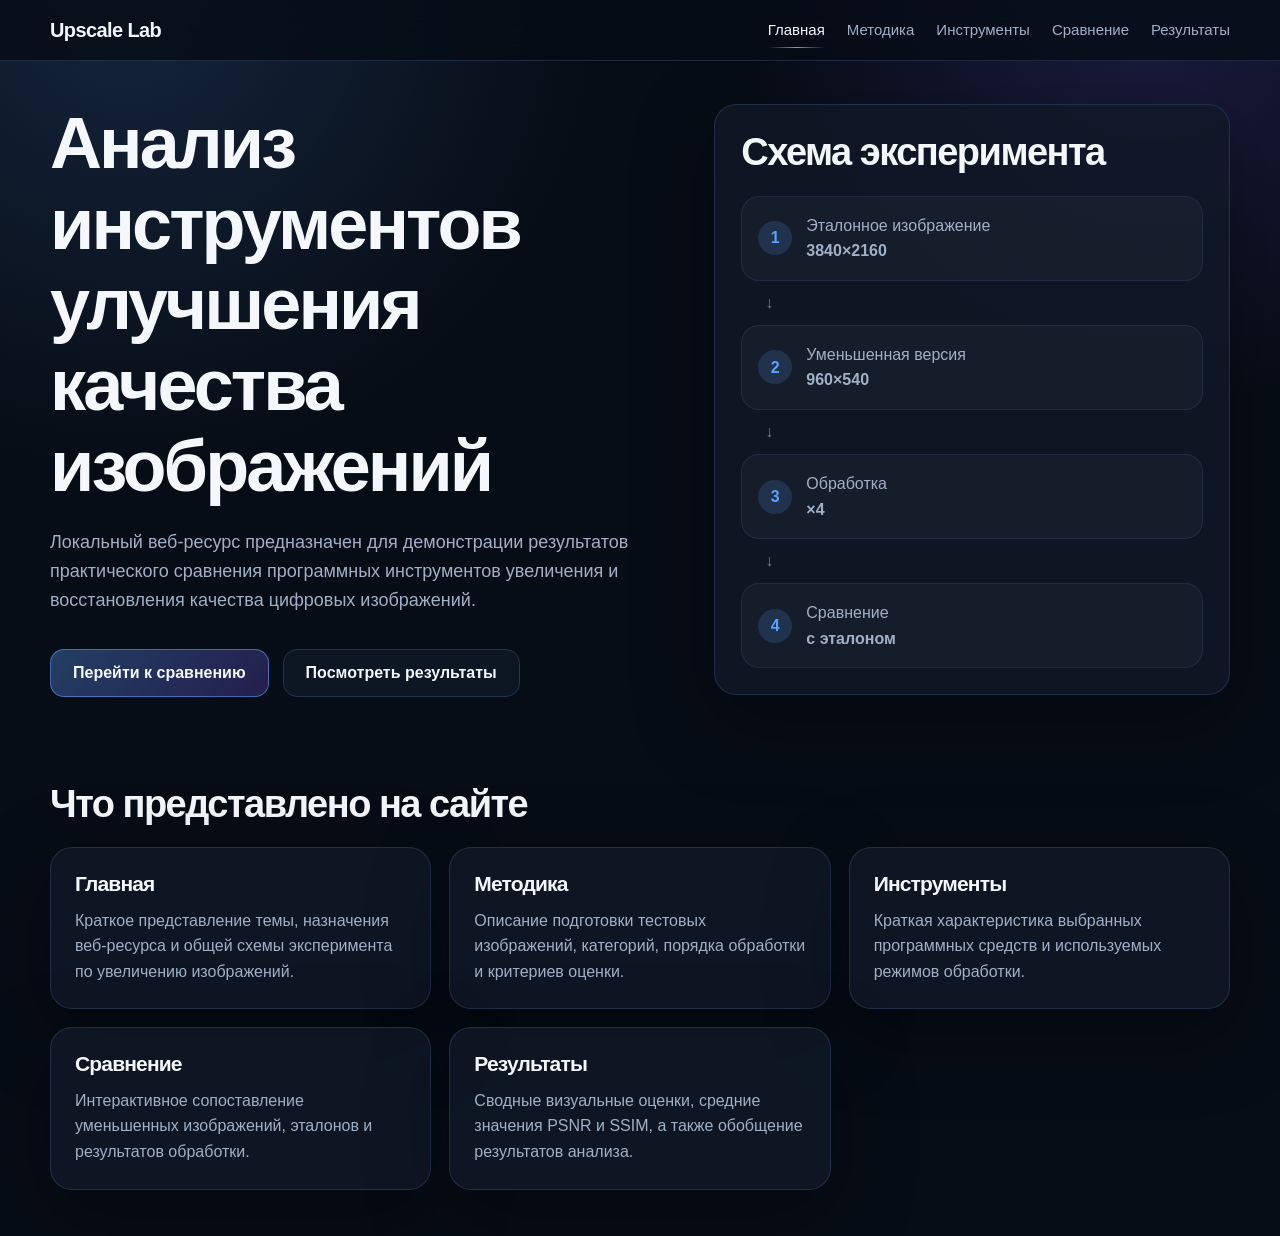
==== index.html @ bac107ca "Initial site version" ====
<!DOCTYPE html>
<html lang="ru">
<head>
  <meta charset="UTF-8">
  <meta name="viewport" content="width=device-width, initial-scale=1.0">
  <title>Upscale Lab - Главная</title>
  <link rel="stylesheet" href="css/style.css">
</head>
<body>
<header class="site-header">
  <div class="container header-inner">
    <a href="index.html" class="logo">Upscale Lab</a>
    <nav class="nav">
      <a href="index.html" class="active">Главная</a>
      <a href="methodology.html">Методика</a>
      <a href="tools.html">Инструменты</a>
      <a href="compare.html">Сравнение</a>
      <a href="results.html">Результаты</a>
    </nav>
  </div>
</header>

<main>
  <section class="hero">
    <div class="container hero-grid">
      <div class="hero-content">
        <h1>Анализ инструментов улучшения качества изображений</h1>
        <p>
          Локальный веб-ресурс предназначен для демонстрации результатов практического сравнения
          программных инструментов увеличения и восстановления качества цифровых изображений.
        </p>

        <div class="hero-actions">
          <a href="compare.html" class="btn primary">Перейти к сравнению</a>
          <a href="results.html" class="btn secondary">Посмотреть результаты</a>
        </div>
      </div>

      <div class="hero-card">
        <h2>Схема эксперимента</h2>
        <div class="pipeline">
          <div class="pipeline-item">
            <span>1</span>
            <p>Эталонное изображение<br><b>3840×2160</b></p>
          </div>
          <div class="pipeline-arrow">↓</div>
          <div class="pipeline-item">
            <span>2</span>
            <p>Уменьшенная версия<br><b>960×540</b></p>
          </div>
          <div class="pipeline-arrow">↓</div>
          <div class="pipeline-item">
            <span>3</span>
            <p>Обработка<br><b>×4</b></p>
          </div>
          <div class="pipeline-arrow">↓</div>
          <div class="pipeline-item">
            <span>4</span>
            <p>Сравнение<br><b>с эталоном</b></p>
          </div>
        </div>
      </div>
    </div>
  </section>

  <section class="section">
    <div class="container">
      <div class="section-heading">
        <h2>Что представлено на сайте</h2>
      </div>

      <div class="cards three">
        <a href="index.html" class="card">
          <h3>Главная</h3>
          <p>Краткое представление темы, назначения веб-ресурса и общей схемы эксперимента по увеличению изображений.</p>
        </a>

        <a href="methodology.html" class="card">
          <h3>Методика</h3>
          <p>Описание подготовки тестовых изображений, категорий, порядка обработки и критериев оценки.</p>
        </a>

        <a href="tools.html" class="card">
          <h3>Инструменты</h3>
          <p>Краткая характеристика выбранных программных средств и используемых режимов обработки.</p>
        </a>

        <a href="compare.html" class="card">
          <h3>Сравнение</h3>
          <p>Интерактивное сопоставление уменьшенных изображений, эталонов и результатов обработки.</p>
        </a>

        <a href="results.html" class="card">
          <h3>Результаты</h3>
          <p>Сводные визуальные оценки, средние значения PSNR и SSIM, а также обобщение результатов анализа.</p>
        </a>

      </div>
    </div>
  </section>
</main>
</body>
</html>
---- css/style.css ----
﻿:root {
  --bg: #070d16;
  --bg-2: #0c1422;
  --panel: #101928;
  --panel-2: #131f31;
  --border: #24344d;
  --text: #f4f7fb;
  --muted: #9fb0c7;
  --muted-2: #6f819b;
  --accent: #5ea0ff;
  --accent-2: #7c5cff;
  --danger: #ff6b6b;
  --radius: 22px;
  --shadow: 0 24px 80px rgba(0, 0, 0, 0.35);
}

* {
  box-sizing: border-box;
}

html {
  scroll-behavior: smooth;
  min-height: 100%;
  background: var(--bg);
  overflow-y: scroll;
}

body {
  margin: 0;
  min-height: 100vh;
  font-family: Inter, Arial, sans-serif;
  background:
    radial-gradient(circle at 10% 0%, rgba(94, 160, 255, 0.16), transparent 32%) no-repeat,
    radial-gradient(circle at 90% 0%, rgba(124, 92, 255, 0.18), transparent 28%) no-repeat,
    var(--bg);
  background-attachment: fixed;
  color: var(--text);
  line-height: 1.6;
}

a {
  color: inherit;
  text-decoration: none;
}

button,
select,
input {
  font: inherit;
}

button:focus-visible,
select:focus-visible,
input:focus-visible,
a:focus-visible {
  outline: 2px solid rgba(94, 160, 255, 0.75);
  outline-offset: 3px;
}

p {
  margin: 0;
  color: var(--muted);
}

.container {
  width: min(1180px, calc(100% - 40px));
  margin: 0 auto;
}

.narrow {
  width: min(880px, calc(100% - 40px));
}

.site-header {
  position: sticky;
  top: 0;
  z-index: 50;
  background: rgba(7, 13, 22, 0.82);
  backdrop-filter: blur(18px);
  border-bottom: 1px solid rgba(36, 52, 77, 0.8);
}

.header-inner {
  height: 60px;
  display: flex;
  align-items: center;
  justify-content: space-between;
}

.logo {
  font-weight: 800;
  letter-spacing: -0.03em;
  font-size: 20px;
}

.nav {
  display: flex;
  gap: 22px;
  align-items: center;
  color: var(--muted);
  font-size: 15px;
}

.nav a {
  position: relative;
  padding: 8px 0;
  transition: color 0.2s ease;
}

.nav a:hover,
.nav a.active {
  color: var(--text);
}

.nav a::after {
  content: "";
  position: absolute;
  left: 0;
  right: 0;
  bottom: 2px;
  height: 1px;
  background: linear-gradient(90deg, transparent, var(--accent), transparent);
  opacity: 0;
  transform: scaleX(0.45);
  transition: opacity 0.2s ease, transform 0.2s ease;
}

.nav a:hover::after,
.nav a.active::after {
  opacity: 1;
  transform: scaleX(1);
}

.hero {
  padding: 42px 0 40px;
}

.hero-grid {
  display: grid;
  grid-template-columns: 1.1fr 0.9fr;
  gap: 34px;
  align-items: center;
}

.eyebrow {
  display: inline-block;
  margin-bottom: 14px;
  color: var(--accent);
  font-size: 14px;
  font-weight: 700;
  letter-spacing: 0.04em;
}

h1,
h2,
h3 {
  margin: 0;
  line-height: 1.12;
  letter-spacing: -0.04em;
}

h1 {
  font-size: clamp(40px, 6vw, 72px);
  max-width: 880px;
}

h2 {
  font-size: clamp(26px, 3vw, 38px);
}

h3 {
  font-size: 21px;
}

.hero-content p {
  margin-top: 22px;
  max-width: 760px;
  font-size: 18px;
}

.hero-actions {
  display: flex;
  gap: 14px;
  margin-top: 34px;
}

.btn {
  display: inline-flex;
  align-items: center;
  justify-content: center;
  min-height: 48px;
  padding: 0 22px;
  border-radius: 14px;
  border: 1px solid var(--border);
  font-weight: 700;
  transition: transform 0.2s ease, border-color 0.2s ease, background 0.2s ease;
}

.btn:hover {
  transform: translateY(-2px);
  border-color: var(--accent);
}

.btn.primary {
  background: linear-gradient(135deg, rgba(94, 160, 255, 0.34), rgba(124, 92, 255, 0.24));
  border-color: rgba(94, 160, 255, 0.55);
}

.btn.secondary {
  background: rgba(16, 25, 40, 0.8);
}

.hero-card,
.card,
.content-card,
.compare-panel,
.compare-stage,
.tool-card {
  background: rgba(16, 25, 40, 0.82);
  border: 1px solid rgba(36, 52, 77, 0.9);
  border-radius: var(--radius);
  box-shadow: var(--shadow);
}

.hero-card {
  padding: 26px;
}

.pipeline {
  display: grid;
  gap: 14px;
  margin-top: 22px;
}

.pipeline-item {
  display: flex;
  align-items: center;
  gap: 14px;
  padding: 16px;
  background: rgba(255, 255, 255, 0.03);
  border: 1px solid rgba(36, 52, 77, 0.7);
  border-radius: 18px;
}

.pipeline-item span {
  width: 34px;
  height: 34px;
  display: grid;
  place-items: center;
  border-radius: 50%;
  background: rgba(94, 160, 255, 0.16);
  color: var(--accent);
  font-weight: 800;
}

.pipeline-arrow {
  color: var(--muted-2);
  padding-left: 24px;
  line-height: 1;
}

.section {
  padding: 46px 0;
}

.section.compact {
  padding: 30px 0;
}

.section-heading {
  margin-bottom: 22px;
}

.section-heading h2 {
  margin-top: 0;
}

.metric-note {
  max-width: 980px;
  margin-top: 10px;
  color: var(--muted);
  font-size: 15px;
  line-height: 1.55;
}

.cards {
  display: grid;
  gap: 18px;
}

.cards.three {
  grid-template-columns: repeat(3, 1fr);
}

.card {
  display: block;
  padding: 24px;
  transition: transform 0.2s ease, border-color 0.2s ease, background 0.2s ease;
}

a.card:hover,
a.card:focus-visible {
  transform: translateY(-3px);
  border-color: rgba(94, 160, 255, 0.55);
  background: rgba(19, 31, 49, 0.9);
}

.card h3 {
  margin-bottom: 12px;
}

.card.highlight {
  border-color: rgba(94, 160, 255, 0.35);
}

.page {
  padding: 28px 0 56px;
}

.page-title {
  margin-bottom: 5px;
}

.page-title p {
  margin-top: 18px;
  max-width: 860px;
  font-size: 18px;
}

.help-tooltip {
  position: relative;
  display: inline-flex;
  align-items: center;
  gap: 8px;
  color: var(--muted);
  font-size: 18px;
  font-weight: 500;
}

.help-icon {
  width: 24px;
  height: 24px;
  display: inline-grid;
  place-items: center;
  border: 1px solid rgba(94, 160, 255, 0.75);
  border-radius: 50%;
  color: var(--accent);
  font-size: 14px;
  line-height: 1;
}

.help-bubble {
  position: absolute;
  left: 50%;
  bottom: calc(100% + 12px);
  z-index: 20;
  width: min(420px, calc(100vw - 48px));
  padding: 14px 16px;
  color: var(--muted);
  background: rgba(16, 25, 40, 0.96);
  border: 1px solid rgba(36, 52, 77, 0.9);
  border-radius: 16px;
  box-shadow: var(--shadow);
  font-weight: 500;
  line-height: 1.55;
  opacity: 0;
  pointer-events: none;
  transform: translate(-50%, 8px);
  transition: opacity 0.2s ease, transform 0.2s ease;
}

.help-bubble::after {
  content: "";
  position: absolute;
  left: 50%;
  top: 100%;
  width: 12px;
  height: 12px;
  background: rgba(16, 25, 40, 0.96);
  border-right: 1px solid rgba(36, 52, 77, 0.9);
  border-bottom: 1px solid rgba(36, 52, 77, 0.9);
  transform: translate(-50%, -6px) rotate(45deg);
}

.help-tooltip:hover .help-bubble,
.help-tooltip:focus-within .help-bubble {
  opacity: 1;
  transform: translate(-50%, 0);
}

.method-grid {
  display: grid;
  grid-template-columns: repeat(2, 1fr);
  gap: 18px;
  margin-top: 18px;
}

.category-list {
  display: grid;
  gap: 14px;
}

.category-item {
  padding: 20px 22px;
  background: rgba(16, 25, 40, 0.78);
  border: 1px solid var(--border);
  border-radius: 18px;
}

.category-item h3 {
  margin-bottom: 8px;
}

.tools-container {
  width: min(1440px, calc(100% - 40px));
}

.tool-list {
  display: grid;
  gap: 22px;
}

.tool-entry {
  display: grid;
  grid-template-columns: 160px minmax(0, 1fr);
  gap: 24px;
  align-items: center;
}

.tool-logo {
  display: grid;
  place-items: center;
  width: 136px;
  height: 136px;
  justify-self: center;
  border: 1px solid rgba(36, 52, 77, 0.9);
  border-radius: 30px;
  background: rgba(16, 25, 40, 0.6);
  box-shadow: var(--shadow);
  transition: transform 0.2s ease, border-color 0.2s ease, background 0.2s ease;
}

.tool-logo:hover,
.tool-logo:focus-visible {
  transform: translateY(-3px);
  border-color: rgba(94, 160, 255, 0.65);
  background: rgba(19, 31, 49, 0.9);
}

.tool-logo img {
  width: 120px;
  height: 120px;
  display: block;
}

.tool-card {
  display: grid;
  grid-template-columns: minmax(0, 1fr) minmax(360px, 0.9fr);
  gap: 32px;
  padding: 30px;
}

.tool-card p {
  margin-top: 12px;
}

.tool-link {
  display: inline-flex;
  align-items: center;
  margin-top: 16px;
  color: var(--accent);
  font-weight: 700;
  border-bottom: 1px solid rgba(94, 160, 255, 0.45);
  transition: color 0.2s ease, border-color 0.2s ease;
}

.tool-link:hover,
.tool-link:focus-visible {
  color: var(--text);
  border-color: var(--text);
}

.tool-card ul {
  margin: 0;
  padding-left: 20px;
  color: var(--muted);
}

.tool-card li + li {
  margin-top: 8px;
}

.tool-label {
  display: inline-flex;
  margin-bottom: 12px;
  color: var(--accent);
  font-size: 14px;
  font-weight: 700;
}

.compare-container {
  width: min(1920px, calc(100% - 32px));
}

.compare-container .page-title {
  margin-bottom: -5px;
}

.compare-container .page-title h1 {
  max-width: 880px;
}

.compare-container .page-title p {
  margin-top: 14px;
}

.compare-topbar {
  display: grid;
  grid-template-columns: 300px minmax(0, 1fr) 300px;
  gap: 22px;
  align-items: center;
  margin: -12px 0 18px;
}

.compare-topbar .help-tooltip {
  grid-column: 2;
  justify-self: end;
}

.compare-layout {
  display: grid;
  grid-template-columns: 300px minmax(0, 1fr) 300px;
  gap: 22px;
  align-items: start;
}

.compare-panel {
  padding: 16px;
}

.image-browser {
  display: grid;
  gap: 16px;
  margin-bottom: 22px;
}

.image-group h3 {
  margin: 0 0 10px;
  color: var(--text);
  font-size: 16px;
  letter-spacing: 0;
}

.image-thumb-grid {
  display: grid;
  grid-template-columns: repeat(3, minmax(0, 1fr));
  gap: 8px;
}

.image-thumb {
  display: block;
  padding: 0;
  color: var(--muted);
  background: transparent;
  border: 1px solid rgba(36, 52, 77, 0.8);
  border-radius: 12px;
  cursor: pointer;
  text-align: left;
  transition: transform 0.2s ease, border-color 0.2s ease, background 0.2s ease;
}

.image-thumb:hover,
.image-thumb:focus-visible,
.image-thumb.active {
  transform: translateY(-2px);
  border-color: rgba(94, 160, 255, 0.75);
  background: transparent;
}

.image-thumb img {
  width: 100%;
  aspect-ratio: 16 / 9;
  object-fit: cover;
  border-radius: 11px;
  background: #030812;
  display: block;
}

.compare-panel label {
  display: block;
  margin: 16px 0 8px;
  color: var(--muted);
  font-size: 14px;
}

.compare-panel label:first-child {
  margin-top: 0;
}

select {
  width: 100%;
  min-height: 46px;
  padding: 0 14px;
  color: var(--text);
  background: #0b1220;
  border: 1px solid var(--border);
  border-radius: 14px;
  outline: none;
}

select:focus {
  border-color: var(--accent);
}

.info-box {
  margin-top: 18px;
  padding: 16px;
  background: rgba(255, 255, 255, 0.03);
  border: 1px solid rgba(36, 52, 77, 0.75);
  border-radius: 16px;
}

.info-box span {
  display: block;
  margin-bottom: 8px;
  color: var(--text);
  font-weight: 700;
}

.info-box.small p {
  font-size: 14px;
  white-space: pre-line;
}

.left-tool-picker {
  margin-top: 18px;
}

[hidden] {
  display: none !important;
}

.tool-panel {
  grid-column: 3;
  grid-row: 1;
  display: grid;
  gap: 14px;
}

.tool-browser h3 {
  margin: 0 0 12px;
  color: var(--text);
  font-size: 16px;
  letter-spacing: 0;
}

.tool-choice-list {
  display: grid;
  gap: 10px;
}

.tool-choice {
  display: grid;
  grid-template-columns: 40px minmax(0, 1fr);
  gap: 12px;
  align-items: center;
  width: 100%;
  min-height: 62px;
  padding: 10px;
  color: var(--text);
  text-align: left;
  background: rgba(255, 255, 255, 0.03);
  border: 1px solid rgba(36, 52, 77, 0.8);
  border-radius: 14px;
  cursor: pointer;
  transition: transform 0.2s ease, border-color 0.2s ease, background 0.2s ease;
}

.tool-choice:hover,
.tool-choice:focus-visible,
.tool-choice.active {
  transform: translateY(-2px);
  border-color: rgba(94, 160, 255, 0.75);
  background: rgba(94, 160, 255, 0.1);
}

.tool-choice img {
  width: 40px;
  height: 40px;
  object-fit: contain;
  border-radius: 10px;
}

.tool-choice span {
  font: inherit;
  font-size: 14px;
  font-weight: 600;
  line-height: 1.25;
  overflow-wrap: anywhere;
}

.compare-stage {
  grid-column: 2;
  position: relative;
  padding: 16px;
}

.compare-header {
  position: relative;
  display: flex;
  align-items: center;
  justify-content: space-between;
  gap: 12px;
  margin-bottom: 12px;
  color: var(--muted);
  font-size: 14px;
}

.compare-header span {
  width: fit-content;
  padding: 8px 12px;
  border: 1px solid var(--border);
  border-radius: 999px;
  background: rgba(255, 255, 255, 0.03);
  overflow-wrap: anywhere;
}

.compare-header span:last-child {
  justify-self: end;
}

.zoom-control {
  position: absolute;
  left: 50%;
  display: grid;
  grid-template-columns: 18px minmax(0, 1fr) 18px;
  align-items: center;
  column-gap: 7px;
  width: 226px;
  height: 34px;
  padding: 0 12px;
  border: 1px solid rgba(36, 52, 77, 0.9);
  border-radius: 999px;
  background: rgba(3, 8, 18, 0.55);
  transform: translateX(-50%);
}

.zoom-icon {
  width: 18px;
  height: 18px;
  fill: none;
  stroke: var(--accent);
  stroke-width: 2;
  stroke-linecap: round;
  stroke-linejoin: round;
}

.zoom-control input {
  width: 100%;
  height: 16px;
  margin-left: 0px;
  margin-right: 0;
  appearance: none;
  background: transparent;
  cursor: pointer;
}

.zoom-control input::-webkit-slider-runnable-track {
  height: 4px;
  border-radius: 999px;
  background: rgba(94, 160, 255, 0.45);
}

.zoom-control input::-webkit-slider-thumb {
  width: 16px;
  height: 16px;
  margin-top: -6px;
  appearance: none;
  border: 2px solid rgba(244, 247, 251, 0.95);
  border-radius: 50%;
  background: var(--accent);
}

.zoom-control input::-moz-range-track {
  height: 4px;
  border-radius: 999px;
  background: rgba(94, 160, 255, 0.45);
}

.zoom-control input::-moz-range-thumb {
  width: 14px;
  height: 14px;
  border: 2px solid rgba(244, 247, 251, 0.95);
  border-radius: 50%;
  background: var(--accent);
}

.compare-actions {
  position: absolute;
  right: 14px;
  bottom: -36px;
  z-index: 3;
  display: flex;
  justify-content: flex-end;
  margin: 0;
  padding: 0;
}

.reset-button {
  display: inline-flex;
  align-items: center;
  gap: 8px;
  padding: 0;
  border: 0;
  background: transparent;
  color: var(--muted);
  font: inherit;
  font-size: 16px;
  font-weight: 500;
  cursor: pointer;
  transition: color 0.2s ease;
}

.reset-button:hover,
.reset-button:focus-visible {
  color: var(--text);
}

.reset-button svg {
  width: 24px;
  height: 24px;
  fill: none;
  stroke: var(--accent);
  stroke-width: 1;
  stroke-linecap: round;
  stroke-linejoin: round;
}

.image-compare {
  --slider-position: 50%;
  --compare-zoom: 1;
  --pan-x: 0px;
  --pan-y: 0px;
  position: relative;
  overflow: hidden;
  width: 100%;
  aspect-ratio: 16 / 9;
  min-height: 720px;
  border-radius: 18px;
  background: #030812;
  border: 1px solid var(--border);
  user-select: none;
  touch-action: none;
  cursor: grab;
}

.image-compare.is-sliding {
  cursor: ew-resize;
}

.image-compare.is-panning {
  cursor: grabbing;
}

.compare-img {
  position: absolute;
  top: 50%;
  left: 50%;
  width: calc(100% * var(--compare-zoom));
  height: calc(100% * var(--compare-zoom));
  object-fit: cover;
  background: #030812;
  pointer-events: none;
  transform: translate(calc(-50% + var(--pan-x)), calc(-50% + var(--pan-y)));
}

.overview-section {
  margin-top: 70px;
}

.overview-heading {
  max-width: 920px;
  margin-bottom: 18px;
}

.overview-heading h2 {
  font-size: clamp(30px, 3.4vw, 46px);
}

.overview-heading p {
  margin-top: 10px;
  font-size: 17px;
}

.overview-grid {
  --compare-zoom: 1;
  --pan-x: 0px;
  --pan-y: 0px;
  display: grid;
  grid-template-columns: repeat(4, minmax(0, 1fr));
  gap: 14px;
}

.overview-card {
  overflow: hidden;
  background: rgba(16, 25, 40, 0.82);
  border: 1px solid rgba(36, 52, 77, 0.9);
  border-radius: var(--radius);
  box-shadow: var(--shadow);
}

.overview-card h3 {
  padding: 10px 12px 9px;
  color: var(--text);
  font-size: 14px;
  letter-spacing: 0;
}

.overview-image {
  position: relative;
  overflow: hidden;
  width: 100%;
  aspect-ratio: 16 / 9;
  min-height: 190px;
  background: #030812;
  border-top: 1px solid rgba(36, 52, 77, 0.9);
  cursor: grab;
  user-select: none;
  touch-action: none;
}

.overview-image.is-panning {
  cursor: grabbing;
}

.overview-image img {
  position: absolute;
  top: 50%;
  left: 50%;
  width: calc(100% * var(--compare-zoom));
  height: calc(100% * var(--compare-zoom));
  object-fit: cover;
  pointer-events: none;
  transform: translate(calc(-50% + var(--pan-x)), calc(-50% + var(--pan-y)));
}

.compare-left {
  position: absolute;
  inset: 0;
  width: 100%;
  overflow: hidden;
  clip-path: inset(0 calc(100% - var(--slider-position)) 0 0);
}

.compare-handle {
  --handle-size: 42px;
  --handle-gap: 0px;
  position: absolute;
  top: 0;
  bottom: 0;
  left: var(--slider-position);
  width: 0;
  pointer-events: none;
}

.compare-handle::before {
  content: "";
  position: absolute;
  top: 0;
  bottom: 0;
  left: 50%;
  width: 3px;
  background:
    linear-gradient(
      to bottom,
      var(--accent) 0,
      var(--accent) calc(50% - (var(--handle-size) / 2) - var(--handle-gap)),
      transparent calc(50% - (var(--handle-size) / 2) - var(--handle-gap)),
      transparent calc(50% + (var(--handle-size) / 2) + var(--handle-gap)),
      var(--accent) calc(50% + (var(--handle-size) / 2) + var(--handle-gap)),
      var(--accent) 100%
    );
  transform: translateX(-50%);
}

.compare-handle span {
  position: absolute;
  top: 50%;
  left: 50%;
  width: var(--handle-size);
  height: var(--handle-size);
  border-radius: 50%;
  background: rgba(7, 13, 22, 0.9);
  border: 1px solid rgba(94, 160, 255, 0.8);
  box-shadow: 0 0 0 8px rgba(94, 160, 255, 0.12);
  transform: translate(-50%, -50%);
}

.compare-handle span::before {
  content: "↔";
  display: grid;
  place-items: center;
  width: 100%;
  height: 100%;
  color: var(--text);
  font-size: 18px;
}

.table-wrap {
  overflow-x: auto;
  border: 1px solid var(--border);
  border-radius: 18px;
  background: rgba(16, 25, 40, 0.76);
}

table {
  width: 100%;
  border-collapse: collapse;
  min-width: 760px;
}

th,
td {
  padding: 15px 16px;
  border-bottom: 1px solid rgba(36, 52, 77, 0.8);
  text-align: left;
}

td:not(:first-child),
th:not(:first-child) {
  text-align: center;
}

th {
  color: var(--text);
  background: rgba(255, 255, 255, 0.04);
  font-size: 14px;
}

tbody tr:hover {
  background: rgba(94, 160, 255, 0.06);
}

td {
  color: var(--muted);
}

.total-row td {
  color: var(--text);
  font-weight: 800;
}

.content-card {
  padding: 30px;
}

.content-card h2 {
  margin-top: 26px;
  margin-bottom: 12px;
  font-size: 28px;
}

.content-card h2:first-child {
  margin-top: 0;
}

@media (max-width: 980px) {
  .hero-grid,
  .compare-layout,
  .tool-entry,
  .tool-card,
  .method-grid,
  .cards.three {
    grid-template-columns: 1fr;
  }

  .tool-logo {
    justify-self: start;
  }

  .overview-grid {
    grid-template-columns: repeat(2, minmax(0, 1fr));
  }

  .overview-image {
    min-height: 210px;
  }

  .compare-stage,
  .compare-actions,
  .tool-panel {
    grid-column: auto;
    grid-row: auto;
  }

  .header-inner {
    height: auto;
    padding: 10px 0;
    align-items: flex-start;
    gap: 16px;
    flex-direction: column;
  }

  .nav {
    flex-wrap: wrap;
    gap: 12px 18px;
  }

  .image-compare {
    min-height: 420px;
  }
}

@media (max-width: 560px) {
  .container,
  .narrow {
    width: min(100% - 24px, 1180px);
  }

  .hero {
    padding-top: 28px;
  }

  .hero-actions {
    flex-direction: column;
  }

  h1 {
    font-size: 38px;
  }

  .compare-stage {
    padding: 12px;
  }

  .image-thumb-grid {
    grid-template-columns: repeat(2, minmax(0, 1fr));
  }

  .tool-entry {
    gap: 14px;
  }

  .tool-logo {
    width: 112px;
    height: 112px;
  }

  .tool-logo img {
    width: 86px;
    height: 86px;
  }

  .tool-card {
    padding: 22px;
  }

  .compare-header {
    flex-direction: column;
  }

  .image-compare {
    min-height: 280px;
    border-radius: 14px;
  }

  .overview-section {
    margin-top: 48px;
  }

  .overview-heading h2 {
    font-size: 32px;
  }

  .overview-image {
    min-height: 180px;
  }
}
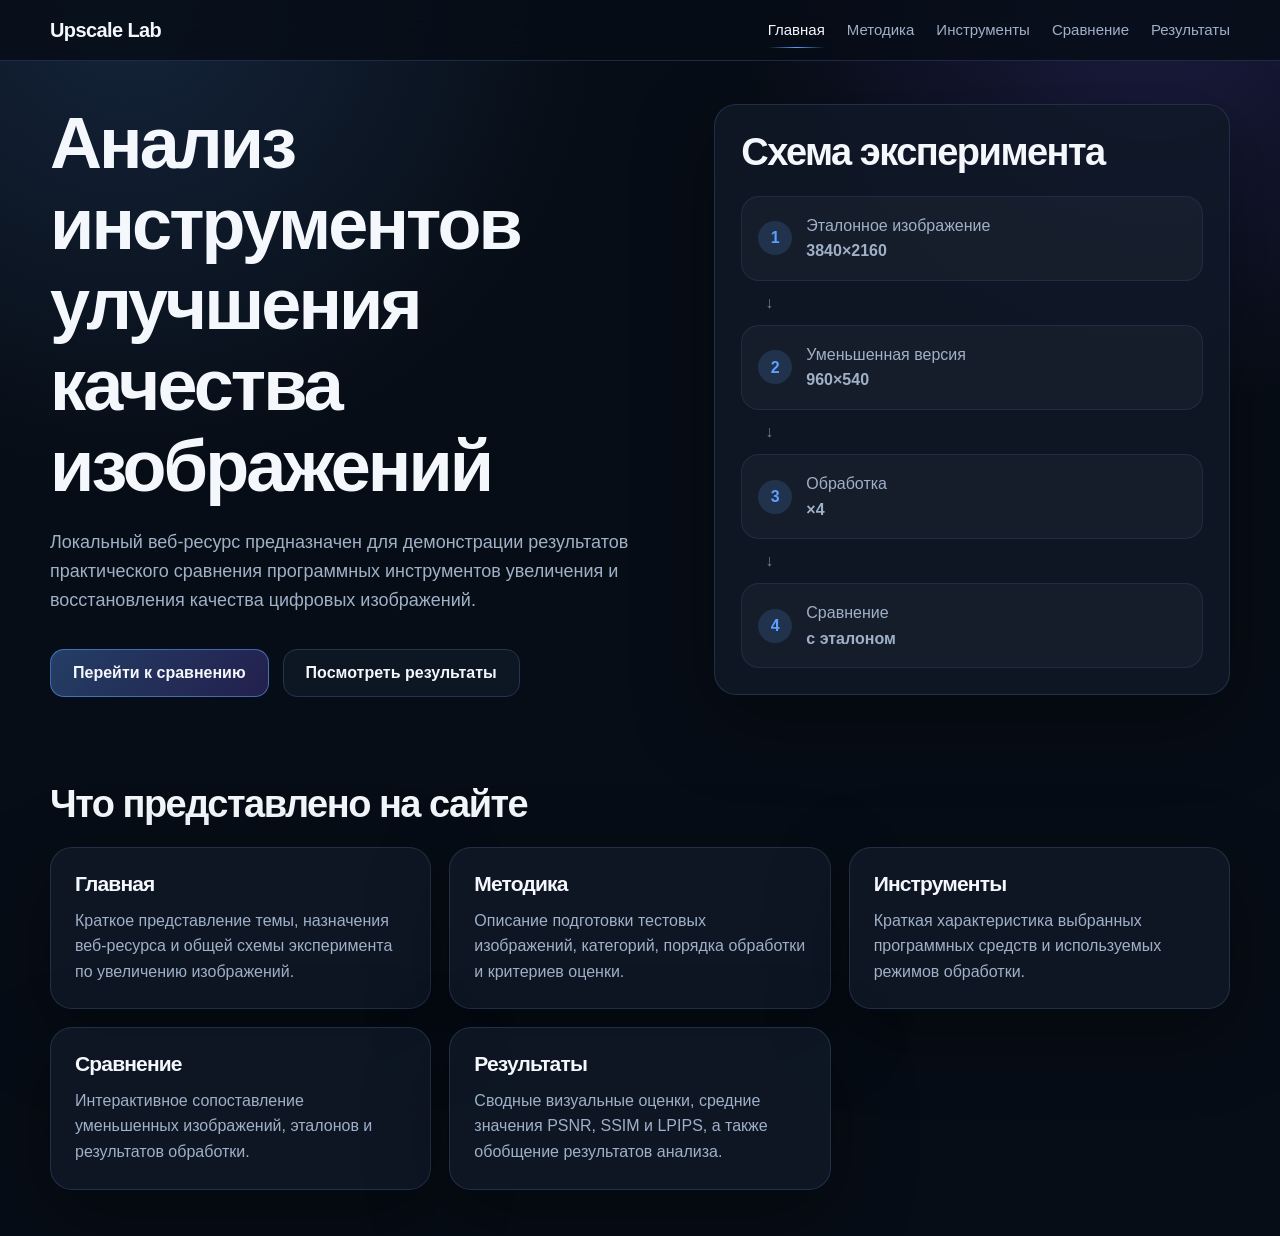
==== commit 8fb51daa: "Update" ====
--- a/index.html
+++ b/index.html
@@ -92,7 +92,7 @@
 
         <a href="results.html" class="card">
           <h3>Результаты</h3>
-          <p>Сводные визуальные оценки, средние значения PSNR и SSIM, а также обобщение результатов анализа.</p>
+          <p>Сводные визуальные оценки, средние значения PSNR, SSIM и LPIPS, а также обобщение результатов анализа.</p>
         </a>
 
       </div>
--- a/css/style.css
+++ b/css/style.css
@@ -23,11 +23,14 @@
   min-height: 100%;
   background: var(--bg);
   overflow-y: scroll;
+  overflow-x: hidden;
 }
 
 body {
   margin: 0;
   min-height: 100vh;
+  max-width: 100%;
+  overflow-x: hidden;
   font-family: Inter, Arial, sans-serif;
   background:
     radial-gradient(circle at 10% 0%, rgba(94, 160, 255, 0.16), transparent 32%) no-repeat,
@@ -350,6 +353,7 @@
 }
 
 .help-bubble {
+  display: none;
   position: absolute;
   left: 50%;
   bottom: calc(100% + 12px);
@@ -384,6 +388,7 @@
 
 .help-tooltip:hover .help-bubble,
 .help-tooltip:focus-within .help-bubble {
+  display: block;
   opacity: 1;
   transform: translate(-50%, 0);
 }
@@ -500,6 +505,8 @@
 
 .compare-container {
   width: min(1920px, calc(100% - 32px));
+  max-width: 100%;
+  overflow-x: hidden;
 }
 
 .compare-container .page-title {
@@ -520,6 +527,7 @@
   gap: 22px;
   align-items: center;
   margin: -12px 0 18px;
+  max-width: 100%;
 }
 
 .compare-topbar .help-tooltip {
@@ -531,11 +539,14 @@
   display: grid;
   grid-template-columns: 300px minmax(0, 1fr) 300px;
   gap: 22px;
-  align-items: start;
+  align-items: stretch;
+  max-width: 100%;
 }
 
 .compare-panel {
   padding: 16px;
+  min-width: 0;
+  max-width: 100%;
 }
 
 .image-browser {
@@ -560,6 +571,8 @@
 .image-thumb {
   display: block;
   padding: 0;
+  min-width: 0;
+  max-width: 100%;
   color: var(--muted);
   background: transparent;
   border: 1px solid rgba(36, 52, 77, 0.8);
@@ -632,41 +645,27 @@
   white-space: pre-line;
 }
 
-.left-tool-picker {
+.left-side-picker {
   margin-top: 18px;
 }
 
-[hidden] {
-  display: none !important;
-}
-
-.tool-panel {
-  grid-column: 3;
-  grid-row: 1;
-  display: grid;
-  gap: 14px;
-}
-
-.tool-browser h3 {
+.left-side-picker h3 {
   margin: 0 0 12px;
   color: var(--text);
   font-size: 16px;
   letter-spacing: 0;
 }
 
-.tool-choice-list {
+.left-choice-list {
   display: grid;
   gap: 10px;
 }
 
-.tool-choice {
-  display: grid;
-  grid-template-columns: 40px minmax(0, 1fr);
-  gap: 12px;
-  align-items: center;
+.left-choice {
   width: 100%;
-  min-height: 62px;
-  padding: 10px;
+  min-width: 0;
+  min-height: 52px;
+  padding: 10px 14px;
   color: var(--text);
   text-align: left;
   background: rgba(255, 255, 255, 0.03);
@@ -676,6 +675,59 @@
   transition: transform 0.2s ease, border-color 0.2s ease, background 0.2s ease;
 }
 
+.left-choice:hover,
+.left-choice:focus-visible,
+.left-choice.active {
+  transform: translateY(-2px);
+  border-color: rgba(94, 160, 255, 0.75);
+  background: rgba(94, 160, 255, 0.1);
+}
+
+.left-tool-picker {
+  margin-top: 18px;
+}
+
+[hidden] {
+  display: none !important;
+}
+
+.tool-panel {
+  grid-column: 3;
+  grid-row: 1;
+  display: grid;
+  gap: 14px;
+}
+
+.tool-browser h3 {
+  margin: 0 0 12px;
+  color: var(--text);
+  font-size: 16px;
+  letter-spacing: 0;
+}
+
+.tool-choice-list {
+  display: grid;
+  gap: 10px;
+}
+
+.tool-choice {
+  display: grid;
+  grid-template-columns: 40px minmax(0, 1fr);
+  gap: 12px;
+  align-items: center;
+  width: 100%;
+  min-width: 0;
+  min-height: 62px;
+  padding: 10px;
+  color: var(--text);
+  text-align: left;
+  background: rgba(255, 255, 255, 0.03);
+  border: 1px solid rgba(36, 52, 77, 0.8);
+  border-radius: 14px;
+  cursor: pointer;
+  transition: transform 0.2s ease, border-color 0.2s ease, background 0.2s ease;
+}
+
 .tool-choice:hover,
 .tool-choice:focus-visible,
 .tool-choice.active {
@@ -699,10 +751,32 @@
   overflow-wrap: anywhere;
 }
 
+@media (min-width: 981px) {
+  .compare-layout > .compare-panel:first-child {
+    display: flex;
+    flex-direction: column;
+  }
+
+  .compare-layout > .compare-panel:first-child .left-side-picker {
+    margin-top: auto;
+  }
+
+  .tool-panel {
+    display: flex;
+    flex-direction: column;
+  }
+
+  .tool-panel .info-box {
+    margin-top: auto;
+  }
+}
+
 .compare-stage {
   grid-column: 2;
   position: relative;
   padding: 16px;
+  min-width: 0;
+  max-width: 100%;
 }
 
 .compare-header {
@@ -903,6 +977,7 @@
 
 .overview-card {
   overflow: hidden;
+  min-width: 0;
   background: rgba(16, 25, 40, 0.82);
   border: 1px solid rgba(36, 52, 77, 0.9);
   border-radius: var(--radius);
@@ -1066,6 +1141,7 @@
 
 @media (max-width: 980px) {
   .hero-grid,
+  .compare-topbar,
   .compare-layout,
   .tool-entry,
   .tool-card,
@@ -1086,6 +1162,23 @@
     min-height: 210px;
   }
 
+  .compare-topbar .help-tooltip {
+    grid-column: 1;
+    justify-self: end;
+  }
+
+  .compare-topbar .help-bubble {
+    right: 0;
+    left: auto;
+    width: min(300px, calc(100vw - 32px));
+    transform: translateY(8px);
+  }
+
+  .compare-topbar .help-tooltip:hover .help-bubble,
+  .compare-topbar .help-tooltip:focus-within .help-bubble {
+    transform: translateY(0);
+  }
+
   .compare-stage,
   .compare-actions,
   .tool-panel {
@@ -1117,6 +1210,38 @@
     width: min(100% - 24px, 1180px);
   }
 
+  .header-inner {
+    gap: 8px;
+    padding: 8px 0;
+  }
+
+  .logo {
+    font-size: 18px;
+  }
+
+  .nav {
+    width: 100%;
+    display: grid;
+    grid-template-columns: repeat(5, max-content);
+    justify-content: space-between;
+    flex-wrap: nowrap;
+    gap: 0;
+    font-size: clamp(9px, 2.55vw, 10.5px);
+    white-space: nowrap;
+  }
+
+  .nav a {
+    padding: 4px 0;
+  }
+
+  .compare-container {
+    width: min(1920px, calc(100% - 20px));
+  }
+
+  .compare-panel {
+    padding: 14px;
+  }
+
   .hero {
     padding-top: 28px;
   }
@@ -1131,6 +1256,22 @@
 
   .compare-stage {
     padding: 12px;
+    margin-bottom: 78px;
+  }
+
+  .compare-actions {
+    right: 6px;
+    bottom: -56px;
+  }
+
+  .reset-button {
+    gap: 6px;
+    font-size: 14px;
+  }
+
+  .reset-button svg {
+    width: 21px;
+    height: 21px;
   }
 
   .image-thumb-grid {
@@ -1156,7 +1297,32 @@
   }
 
   .compare-header {
-    flex-direction: column;
+    display: grid;
+    grid-template-columns: 1fr 1fr;
+    gap: 8px;
+    padding-top: 42px;
+  }
+
+  .compare-header span {
+    max-width: 100%;
+    padding: 5px 8px;
+    font-size: 11px;
+    line-height: 1.2;
+  }
+
+  .compare-header span:first-child {
+    justify-self: start;
+    text-align: left;
+  }
+
+  .compare-header span:last-child {
+    justify-self: end;
+    text-align: right;
+  }
+
+  .zoom-control {
+    top: 0;
+    width: min(210px, 100%);
   }
 
   .image-compare {
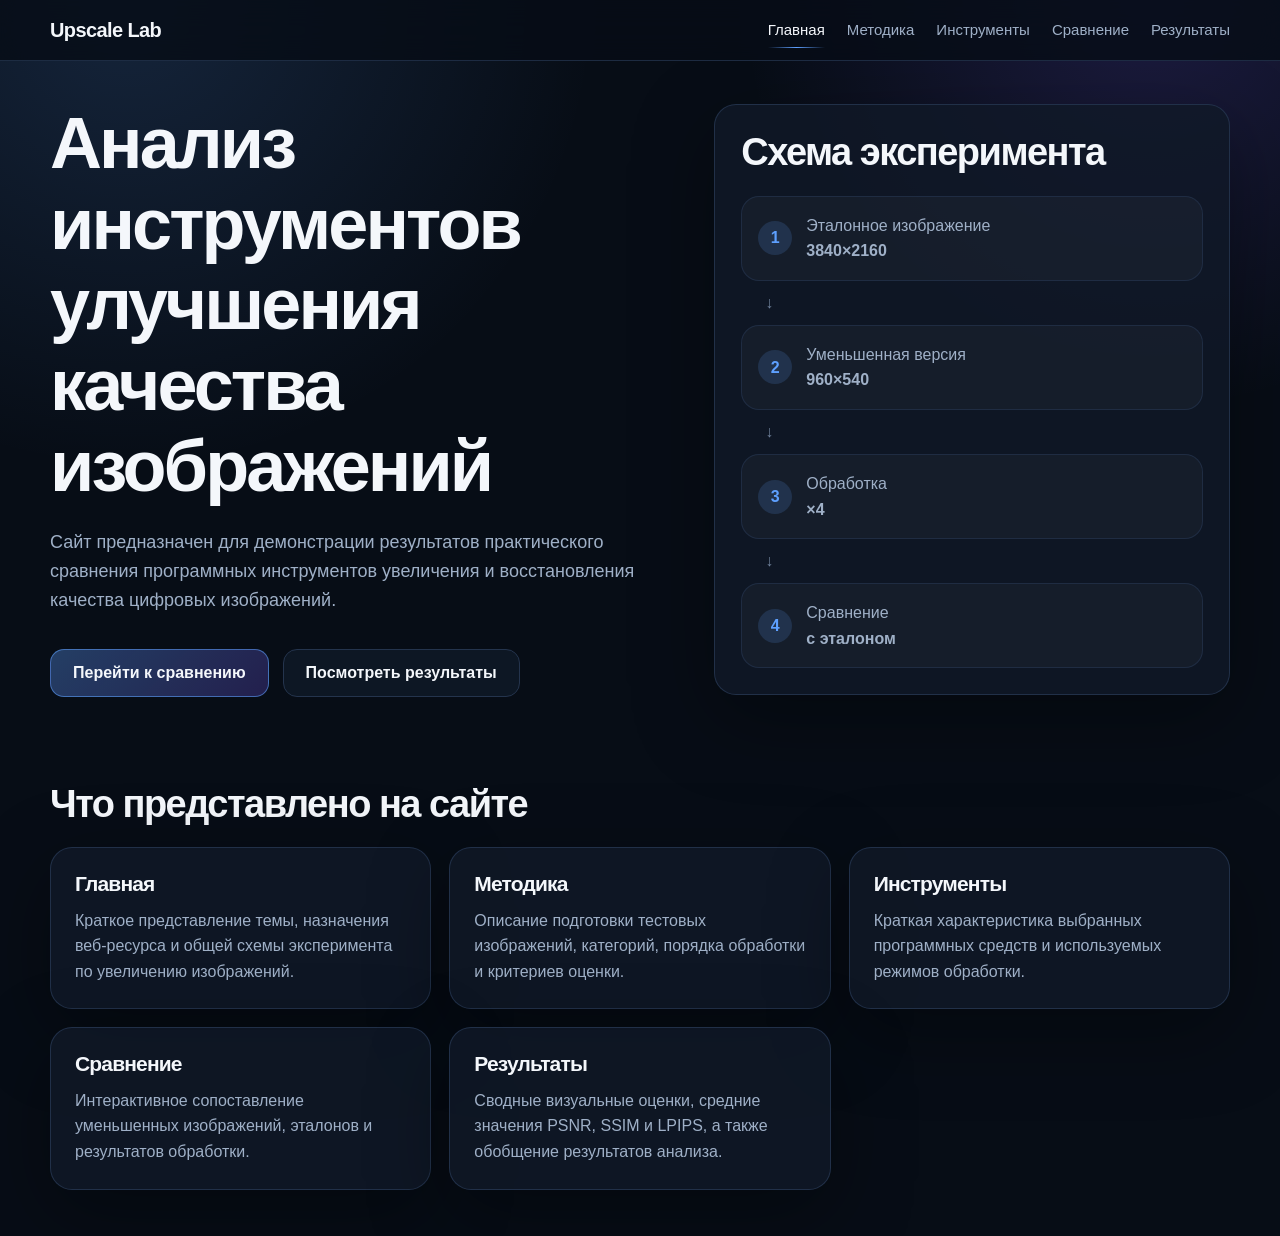
==== commit 12f159f8: "Update" ====
--- a/index.html
+++ b/index.html
@@ -26,7 +26,7 @@
       <div class="hero-content">
         <h1>Анализ инструментов улучшения качества изображений</h1>
         <p>
-          Локальный веб-ресурс предназначен для демонстрации результатов практического сравнения
+          Сайт предназначен для демонстрации результатов практического сравнения
           программных инструментов увеличения и восстановления качества цифровых изображений.
         </p>
 
--- a/css/style.css
+++ b/css/style.css
@@ -1014,6 +1014,9 @@
   left: 50%;
   width: calc(100% * var(--compare-zoom));
   height: calc(100% * var(--compare-zoom));
+  min-width: 100%;
+  min-height: 100%;
+  display: block;
   object-fit: cover;
   pointer-events: none;
   transform: translate(calc(-50% + var(--pan-x)), calc(-50% + var(--pan-y)));
@@ -1238,6 +1241,25 @@
     width: min(1920px, calc(100% - 20px));
   }
 
+  .compare-topbar .help-tooltip {
+    gap: 6px;
+    font-size: 14px;
+  }
+
+  .compare-topbar .help-icon {
+    width: 20px;
+    height: 20px;
+    font-size: 12px;
+  }
+
+  .compare-topbar .help-bubble {
+    width: min(210px, calc(100vw - 36px));
+    padding: 10px 12px;
+    border-radius: 12px;
+    font-size: 12px;
+    line-height: 1.4;
+  }
+
   .compare-panel {
     padding: 14px;
   }
@@ -1275,7 +1297,16 @@
   }
 
   .image-thumb-grid {
-    grid-template-columns: repeat(2, minmax(0, 1fr));
+    grid-template-columns: repeat(3, minmax(0, 1fr));
+    gap: 6px;
+  }
+
+  .image-thumb {
+    border-radius: 10px;
+  }
+
+  .image-thumb img {
+    border-radius: 9px;
   }
 
   .tool-entry {
@@ -1338,6 +1369,12 @@
     font-size: 32px;
   }
 
+  .overview-card h3 {
+    min-height: 42px;
+    display: flex;
+    align-items: center;
+  }
+
   .overview-image {
     min-height: 180px;
   }
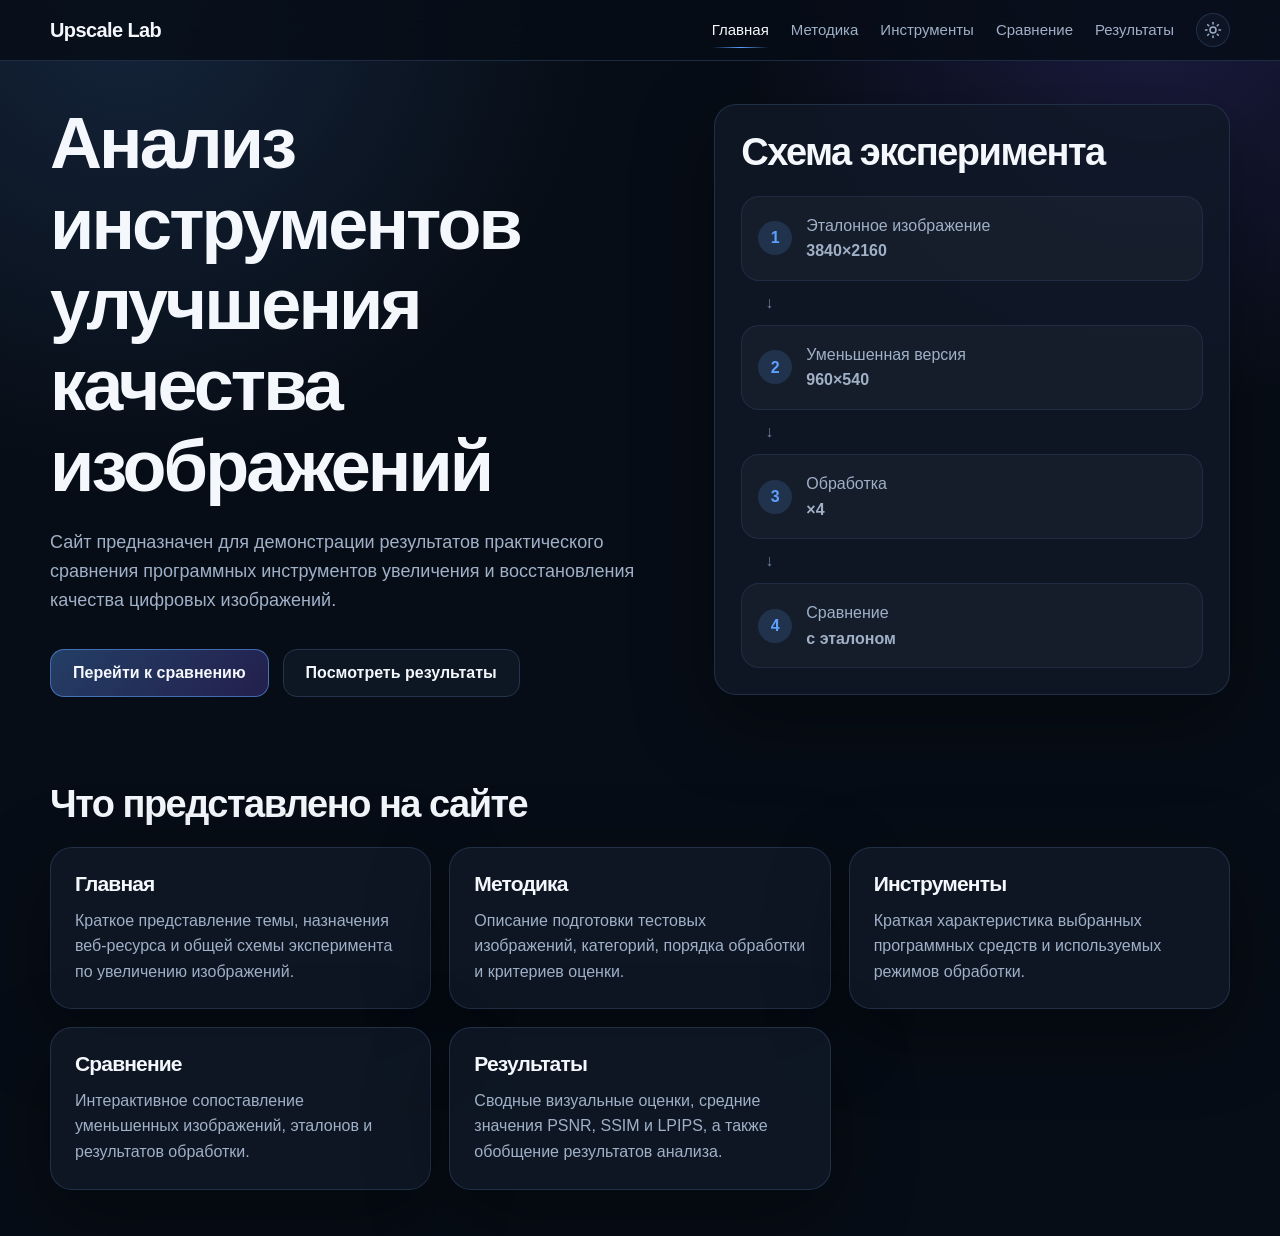
==== commit 9bda179d: "Update" ====
--- a/index.html
+++ b/index.html
@@ -16,6 +16,7 @@
       <a href="tools.html">Инструменты</a>
       <a href="compare.html">Сравнение</a>
       <a href="results.html">Результаты</a>
+      <button class="theme-toggle" type="button" aria-label="Переключить тему" data-theme-toggle></button>
     </nav>
   </div>
 </header>
@@ -99,5 +100,6 @@
     </div>
   </section>
 </main>
+<script src="js/theme.js"></script>
 </body>
 </html>
--- a/css/style.css
+++ b/css/style.css
@@ -14,6 +14,20 @@
   --shadow: 0 24px 80px rgba(0, 0, 0, 0.35);
 }
 
+html[data-theme="light"] {
+  --bg: #f3f7fd;
+  --bg-2: #ffffff;
+  --panel: #ffffff;
+  --panel-2: #eef4fc;
+  --border: #cbd8ea;
+  --text: #101928;
+  --muted: #51647c;
+  --muted-2: #718197;
+  --accent: #2d7df0;
+  --accent-2: #6f5cf6;
+  --shadow: 0 22px 70px rgba(34, 62, 102, 0.13);
+}
+
 * {
   box-sizing: border-box;
 }
@@ -41,6 +55,13 @@
   line-height: 1.6;
 }
 
+html[data-theme="light"] body {
+  background:
+    radial-gradient(circle at 8% 0%, rgba(45, 125, 240, 0.16), transparent 32%) no-repeat,
+    radial-gradient(circle at 88% 0%, rgba(111, 92, 246, 0.13), transparent 28%) no-repeat,
+    var(--bg);
+}
+
 a {
   color: inherit;
   text-decoration: none;
@@ -134,6 +155,38 @@
   transform: scaleX(1);
 }
 
+.theme-toggle {
+  width: 34px;
+  height: 34px;
+  display: inline-grid;
+  place-items: center;
+  flex: 0 0 auto;
+  color: var(--muted);
+  background: rgba(16, 25, 40, 0.72);
+  border: 1px solid rgba(36, 52, 77, 0.9);
+  border-radius: 50%;
+  cursor: pointer;
+  transition: transform 0.2s ease, border-color 0.2s ease, background 0.2s ease, color 0.2s ease;
+}
+
+.theme-toggle:hover,
+.theme-toggle:focus-visible {
+  transform: translateY(-1px);
+  color: var(--text);
+  border-color: rgba(94, 160, 255, 0.75);
+  background: rgba(19, 31, 49, 0.92);
+}
+
+.theme-toggle svg {
+  width: 18px;
+  height: 18px;
+  fill: none;
+  stroke: currentColor;
+  stroke-width: 2;
+  stroke-linecap: round;
+  stroke-linejoin: round;
+}
+
 .hero {
   padding: 42px 0 40px;
 }
@@ -358,15 +411,16 @@
   left: 50%;
   bottom: calc(100% + 12px);
   z-index: 20;
-  width: min(420px, calc(100vw - 48px));
-  padding: 14px 16px;
+  width: min(500px, calc(100vw - 48px));
+  padding: 12px 14px;
   color: var(--muted);
   background: rgba(16, 25, 40, 0.96);
   border: 1px solid rgba(36, 52, 77, 0.9);
   border-radius: 16px;
   box-shadow: var(--shadow);
+  font-size: 18px;
   font-weight: 500;
-  line-height: 1.55;
+  line-height: 1.42;
   opacity: 0;
   pointer-events: none;
   transform: translate(-50%, 8px);
@@ -752,6 +806,11 @@
 }
 
 @media (min-width: 981px) {
+  .compare-stage,
+  .tool-panel {
+    align-self: start;
+  }
+
   .compare-layout > .compare-panel:first-child {
     display: flex;
     flex-direction: column;
@@ -976,6 +1035,8 @@
 }
 
 .overview-card {
+  display: flex;
+  flex-direction: column;
   overflow: hidden;
   min-width: 0;
   background: rgba(16, 25, 40, 0.82);
@@ -993,6 +1054,7 @@
 
 .overview-image {
   position: relative;
+  flex: 1;
   overflow: hidden;
   width: 100%;
   aspect-ratio: 16 / 9;
@@ -1142,6 +1204,122 @@
   margin-top: 0;
 }
 
+html[data-theme="light"] .site-header {
+  background: rgba(255, 255, 255, 0.82);
+  border-bottom-color: rgba(203, 216, 234, 0.9);
+}
+
+html[data-theme="light"] .hero-card,
+html[data-theme="light"] .card,
+html[data-theme="light"] .content-card,
+html[data-theme="light"] .compare-panel,
+html[data-theme="light"] .compare-stage,
+html[data-theme="light"] .tool-card,
+html[data-theme="light"] .overview-card {
+  background: rgba(255, 255, 255, 0.86);
+  border-color: rgba(203, 216, 234, 0.95);
+}
+
+html[data-theme="light"] .btn.secondary,
+html[data-theme="light"] .pipeline-item,
+html[data-theme="light"] .category-item,
+html[data-theme="light"] .info-box,
+html[data-theme="light"] .left-choice,
+html[data-theme="light"] .tool-choice,
+html[data-theme="light"] .compare-header span,
+html[data-theme="light"] .table-wrap {
+  background: rgba(255, 255, 255, 0.72);
+  border-color: rgba(203, 216, 234, 0.95);
+}
+
+html[data-theme="light"] .btn.primary {
+  background: linear-gradient(135deg, rgba(45, 125, 240, 0.18), rgba(111, 92, 246, 0.12));
+  border-color: rgba(45, 125, 240, 0.38);
+}
+
+html[data-theme="light"] a.card:hover,
+html[data-theme="light"] a.card:focus-visible,
+html[data-theme="light"] .tool-logo:hover,
+html[data-theme="light"] .tool-logo:focus-visible {
+  background: rgba(255, 255, 255, 0.96);
+}
+
+html[data-theme="light"] .theme-toggle {
+  background: rgba(255, 255, 255, 0.82);
+  border-color: rgba(45, 125, 240, 0.28);
+}
+
+html[data-theme="light"] .theme-toggle:hover,
+html[data-theme="light"] .theme-toggle:focus-visible {
+  background: #ffffff;
+}
+
+html[data-theme="light"] .help-bubble,
+html[data-theme="light"] .help-bubble::after {
+  background: rgba(255, 255, 255, 0.96);
+  border-color: rgba(203, 216, 234, 0.95);
+}
+
+html[data-theme="light"] .tool-logo {
+  background: rgba(255, 255, 255, 0.72);
+  border-color: rgba(203, 216, 234, 0.95);
+}
+
+html[data-theme="light"] .tool-card ul {
+  color: var(--muted);
+}
+
+html[data-theme="light"] .image-thumb {
+  border-color: rgba(203, 216, 234, 0.9);
+}
+
+html[data-theme="light"] .image-thumb:hover,
+html[data-theme="light"] .image-thumb:focus-visible,
+html[data-theme="light"] .image-thumb.active,
+html[data-theme="light"] .left-choice:hover,
+html[data-theme="light"] .left-choice:focus-visible,
+html[data-theme="light"] .left-choice.active,
+html[data-theme="light"] .tool-choice:hover,
+html[data-theme="light"] .tool-choice:focus-visible,
+html[data-theme="light"] .tool-choice.active {
+  background: rgba(45, 125, 240, 0.08);
+  border-color: rgba(45, 125, 240, 0.55);
+}
+
+html[data-theme="light"] select {
+  color: var(--text);
+  background: rgba(255, 255, 255, 0.9);
+}
+
+html[data-theme="light"] .zoom-control {
+  background: rgba(255, 255, 255, 0.78);
+  border-color: rgba(203, 216, 234, 0.95);
+}
+
+html[data-theme="light"] .image-compare,
+html[data-theme="light"] .overview-image,
+html[data-theme="light"] .compare-img,
+html[data-theme="light"] .image-thumb img {
+  background: #e7eef8;
+}
+
+html[data-theme="light"] .compare-handle span {
+  background: rgba(255, 255, 255, 0.92);
+}
+
+html[data-theme="light"] th {
+  background: rgba(45, 125, 240, 0.08);
+}
+
+html[data-theme="light"] td {
+  border-bottom-color: rgba(203, 216, 234, 0.86);
+}
+
+html[data-theme="light"] tbody tr:hover,
+html[data-theme="light"] .total-row td {
+  background: rgba(45, 125, 240, 0.07);
+}
+
 @media (max-width: 980px) {
   .hero-grid,
   .compare-topbar,
@@ -1173,7 +1351,7 @@
   .compare-topbar .help-bubble {
     right: 0;
     left: auto;
-    width: min(300px, calc(100vw - 32px));
+    width: min(380px, calc(100vw - 32px));
     transform: translateY(8px);
   }
 
@@ -1225,16 +1403,26 @@
   .nav {
     width: 100%;
     display: grid;
-    grid-template-columns: repeat(5, max-content);
+    grid-template-columns: repeat(5, max-content) 28px;
     justify-content: space-between;
     flex-wrap: nowrap;
     gap: 0;
-    font-size: clamp(9px, 2.55vw, 10.5px);
+    font-size: clamp(8.5px, 2.35vw, 10px);
     white-space: nowrap;
   }
 
   .nav a {
     padding: 4px 0;
+  }
+
+  .theme-toggle {
+    width: 28px;
+    height: 28px;
+  }
+
+  .theme-toggle svg {
+    width: 15px;
+    height: 15px;
   }
 
   .compare-container {
@@ -1253,11 +1441,11 @@
   }
 
   .compare-topbar .help-bubble {
-    width: min(210px, calc(100vw - 36px));
-    padding: 10px 12px;
+    width: min(280px, calc(100vw - 36px));
+    padding: 9px 11px;
     border-radius: 12px;
-    font-size: 12px;
-    line-height: 1.4;
+    font-size: 11px;
+    line-height: 1.32;
   }
 
   .compare-panel {
@@ -1369,13 +1557,17 @@
     font-size: 32px;
   }
 
+  .overview-card {
+    align-self: start;
+  }
+
   .overview-card h3 {
-    min-height: 42px;
-    display: flex;
-    align-items: center;
+    min-height: 0;
+    display: block;
   }
 
   .overview-image {
+    flex: none;
     min-height: 180px;
   }
 }
